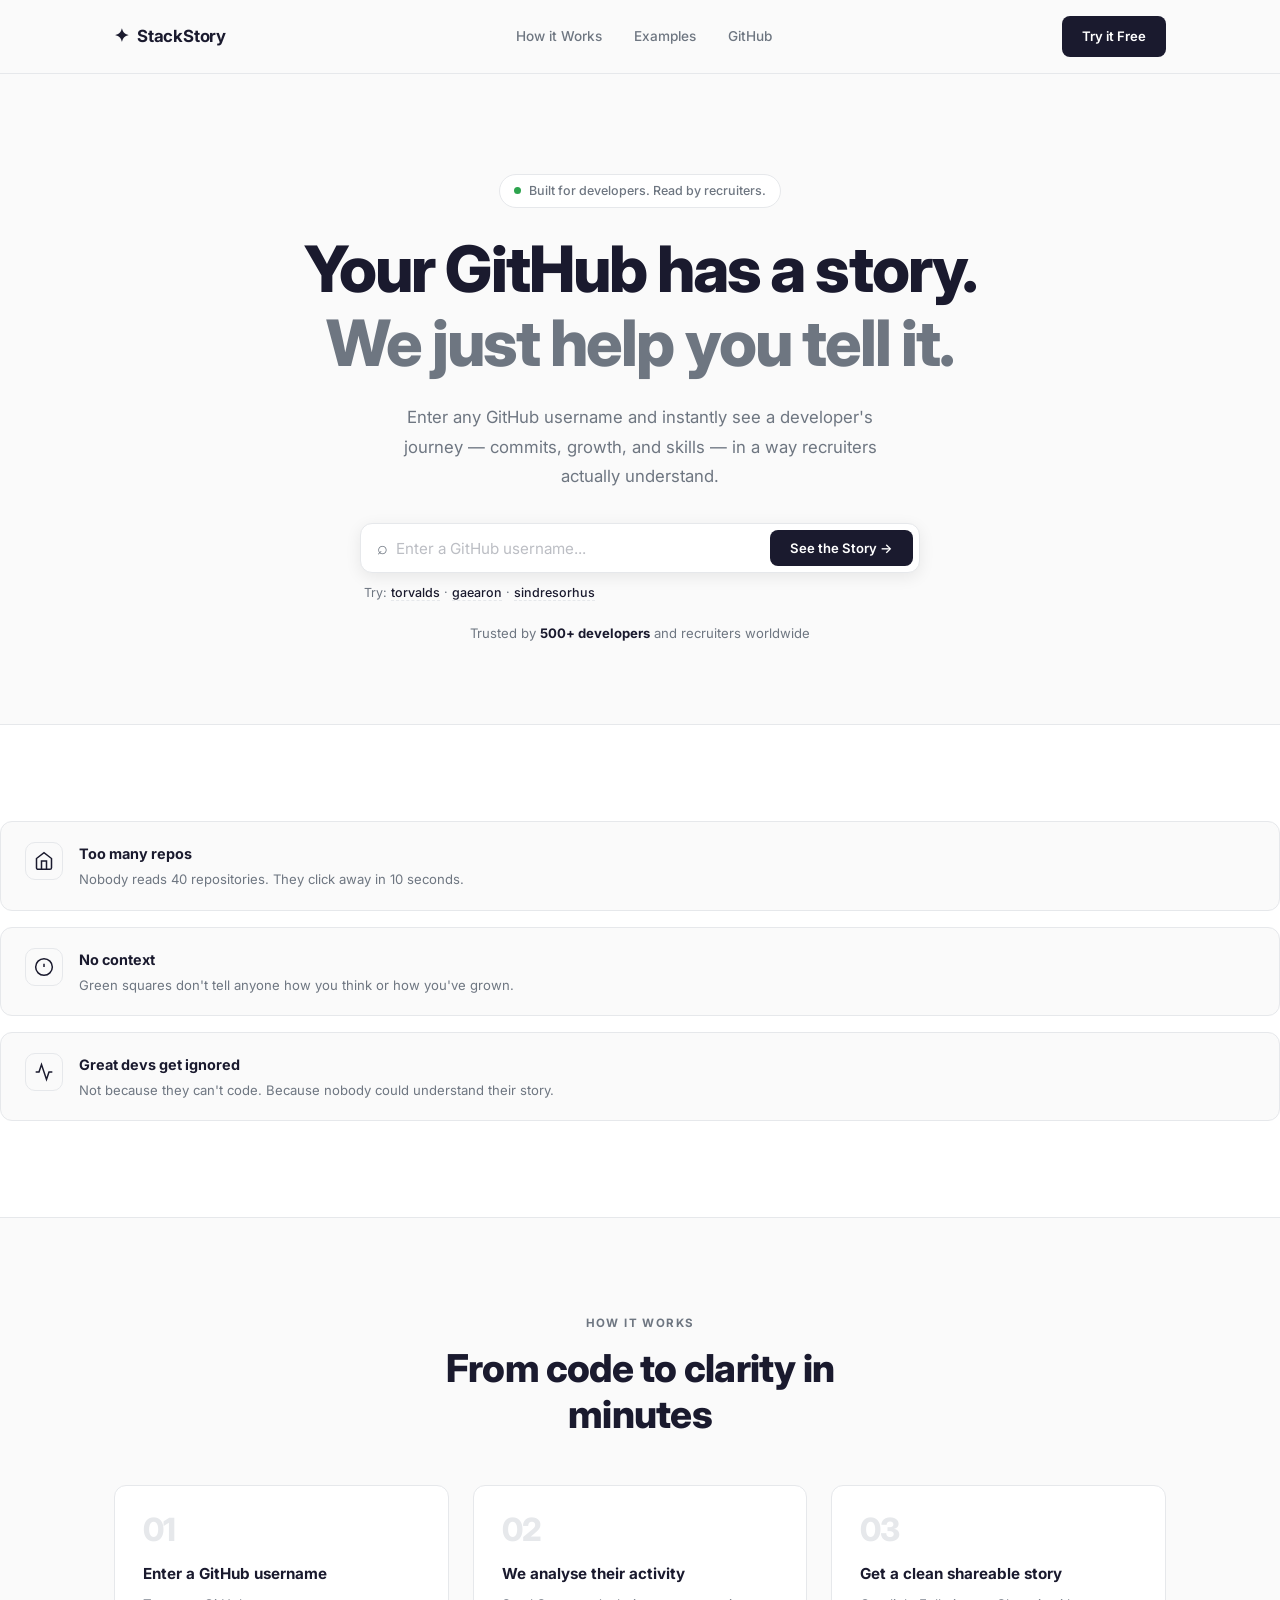
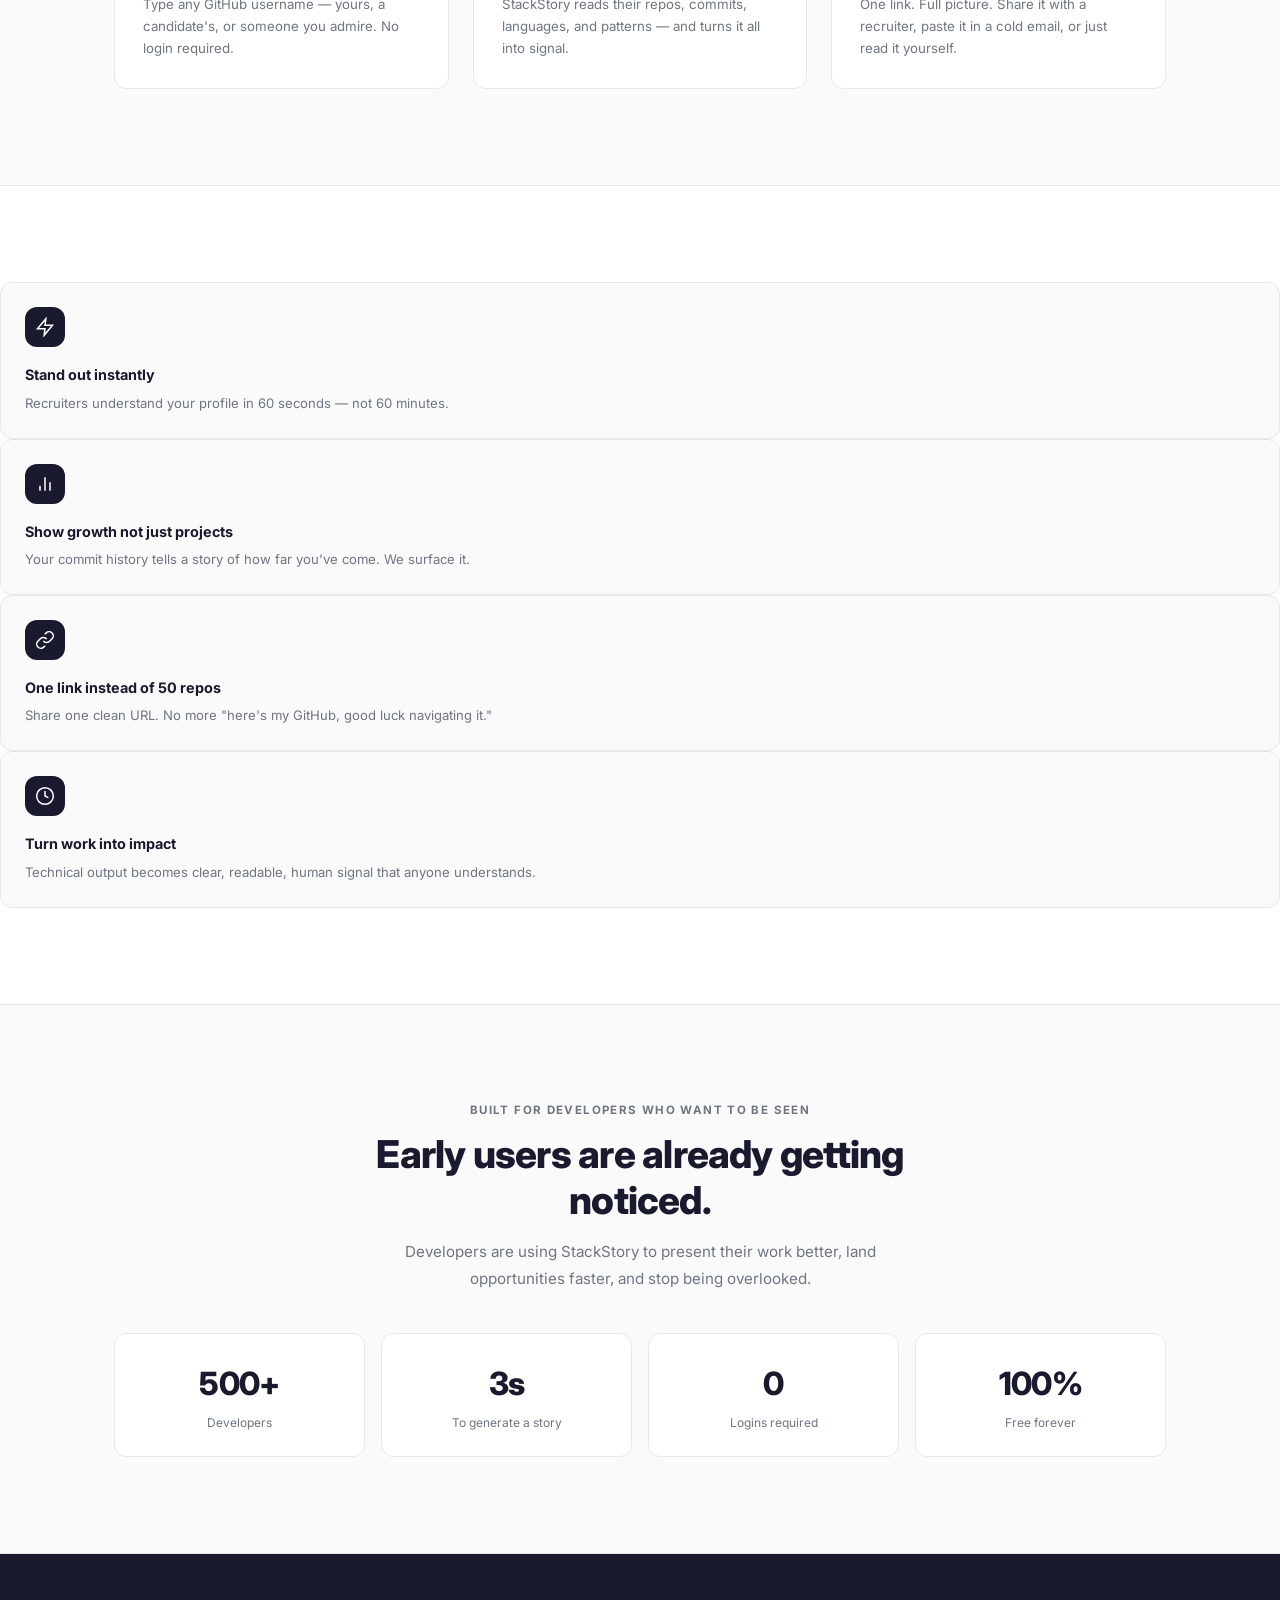
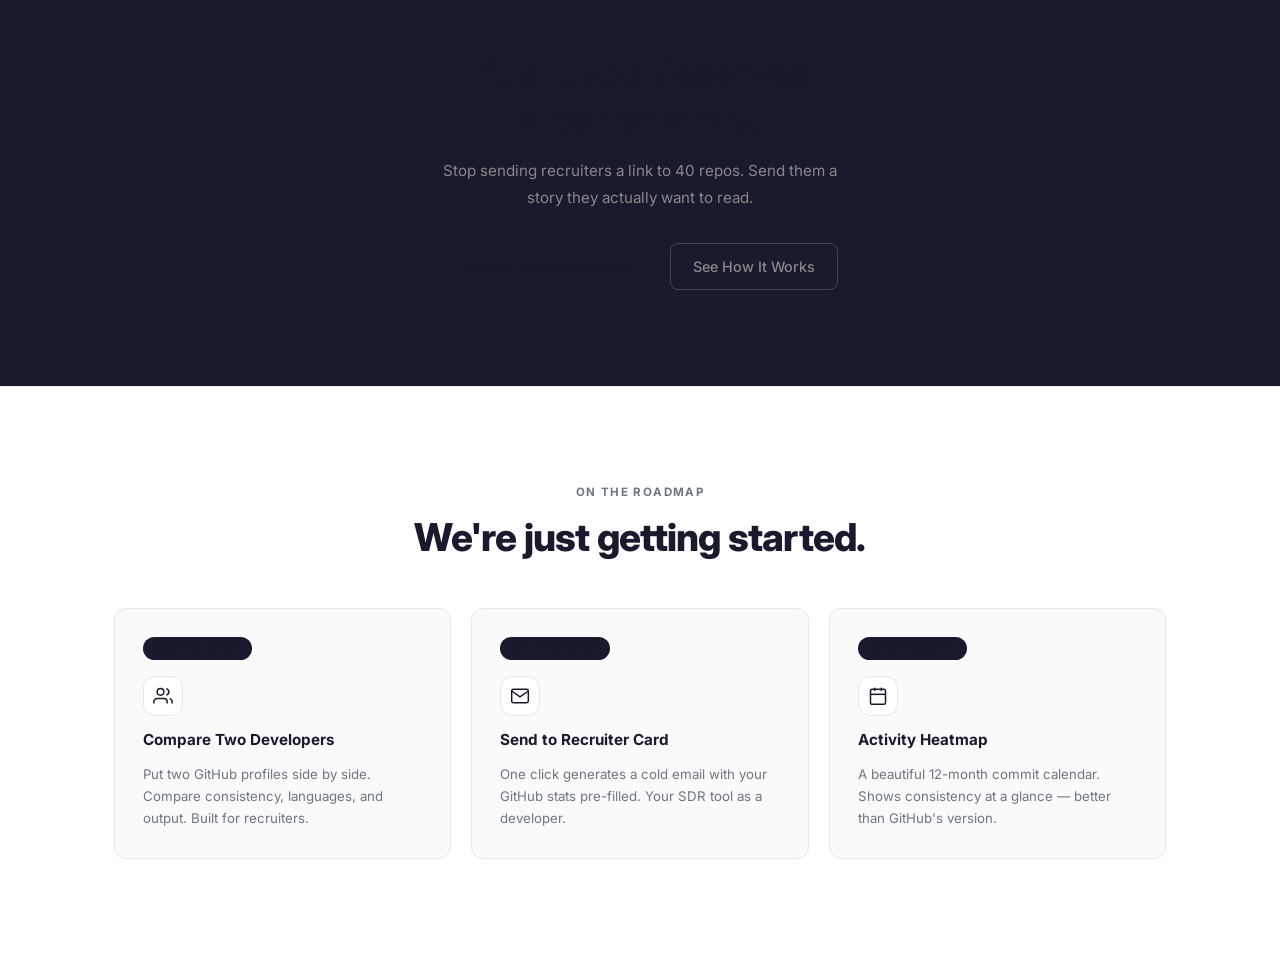
==== index.html @ b8ddcecb "Add files via upload" ====
<!--landing page-->

<!DOCTYPE html>
<html lang="en">
<head>
    <meta charset="UTF-8">
    <meta name="viewport" content="width=device-width, initial-scale=1.0">
    <title>StackStory — Your GitHub Has a Story</title>
    <link rel="stylesheet" href="main.css">
    <link rel="stylesheet" href="landing.css">
</head>
<body>

    <!-- ================================
         NAVBAR
    ================================ -->
    <header class="navbar">
        <div class="container navbar-inner">

            <!-- Logo -->
            <a href="index.html" class="navbar-logo">
                <span class="logo-icon">✦</span>
                StackStory
            </a>

            <!-- Desktop Nav -->
            <nav class="navbar-links">
                <a href="#how-it-works">How it Works</a>
                <a href="#examples">Examples</a>
                <a href="https://github.com" target="_blank">GitHub</a>
            </nav>

            <!-- CTA -->
            <a href="#hero-search" class="btn-primary navbar-cta">Try it Free</a>

            <!-- Mobile Burger -->
            <button class="burger" id="burger" aria-label="Menu">
                <span></span>
                <span></span>
                <span></span>
            </button>

        </div>

        <!-- Mobile Menu -->
        <div class="mobile-menu" id="mobileMenu">
            <a href="#how-it-works" onclick="closeMobileMenu()">How it Works</a>
            <a href="#examples" onclick="closeMobileMenu()">Examples</a>
            <a href="https://github.com" target="_blank">GitHub</a>
            <a href="#hero-search" class="btn-primary" onclick="closeMobileMenu()">Try it Free</a>
        </div>
    </header>

    <!-- ================================
         HERO
    ================================ -->
    <section class="hero" id="hero">
        <div class="container hero-inner">

            <!-- Badge -->
            <div class="hero-badge">
                <span class="badge-dot"></span>
                Built for developers. Read by recruiters.
            </div>

            <!-- Headline -->
            <h1 class="hero-title">
                Your GitHub has a story.<br/>
                <span class="hero-title-accent">We just help you tell it.</span>
            </h1>

            <!-- Subtext -->
            <p class="hero-sub">
                Enter any GitHub username and instantly see a developer's
                journey — commits, growth, and skills — in a way
                recruiters actually understand.
            </p>

            <!-- Search Bar -->
            <div class="hero-search" id="hero-search">
                <div class="search-bar">
                    <span class="search-icon">⌕</span>
                    <input
                        type="text"
                        id="usernameInput"
                        placeholder="Enter a GitHub username..."
                        autocomplete="off"
                        spellcheck="false"
                    />
                    <button class="btn-primary search-btn" onclick="handleSearch()">
                        See the Story →
                    </button>
                </div>
                <p class="search-hint">Try: <span onclick="fillExample('torvalds')">torvalds</span> · <span onclick="fillExample('gaearon')">gaearon</span> · <span onclick="fillExample('sindresorhus')">sindresorhus</span></p>
            </div>

            <!-- Social proof -->
            <p class="hero-proof">
                Trusted by <strong>500+ developers</strong> and recruiters worldwide
            </p>

        </div>
    </section>

    <!-- ================================
         PROBLEM SECTION
    ================================ -->
    <section class="problem-section" id="problem">
        <div class="problem-cards">
    <div class="problem-card">
        <div class="problem-card-icon">
            <svg width="20" height="20" viewBox="0 0 24 24" fill="none" stroke="currentColor" stroke-width="1.8">
                <path d="M3 9l9-7 9 7v11a2 2 0 01-2 2H5a2 2 0 01-2-2z"/>
                <polyline points="9 22 9 12 15 12 15 22"/>
            </svg>
        </div>
        <div>
            <h3>Too many repos</h3>
            <p>Nobody reads 40 repositories. They click away in 10 seconds.</p>
        </div>
    </div>
    <div class="problem-card">
        <div class="problem-card-icon">
            <svg width="20" height="20" viewBox="0 0 24 24" fill="none" stroke="currentColor" stroke-width="1.8">
                <circle cx="12" cy="12" r="10"/>
                <line x1="12" y1="8" x2="12" y2="12"/>
                <line x1="12" y1="16" x2="12.01" y2="16"/>
            </svg>
        </div>
        <div>
            <h3>No context</h3>
            <p>Green squares don't tell anyone how you think or how you've grown.</p>
        </div>
    </div>
    <div class="problem-card">
        <div class="problem-card-icon">
            <svg width="20" height="20" viewBox="0 0 24 24" fill="none" stroke="currentColor" stroke-width="1.8">
                <polyline points="22 12 18 12 15 21 9 3 6 12 2 12"/>
            </svg>
        </div>
        <div>
            <h3>Great devs get ignored</h3>
            <p>Not because they can't code. Because nobody could understand their story.</p>
        </div>
    </div>
</div>
    </section>

    <!-- ================================
         HOW IT WORKS
    ================================ -->
    <section class="how-section" id="how-it-works">
        <div class="container">
            <p class="section-label" style="text-align:center;">How It Works</p>
            <h2 class="section-heading" style="text-align:center;max-width:500px;margin:0 auto 3rem;">
                From code to clarity in minutes
            </h2>
            <div class="steps-grid">
                <div class="step-card">
                    <div class="step-number">01</div>
                    <h3 class="step-title">Enter a GitHub username</h3>
                    <p class="step-desc">
                        Type any GitHub username — yours, a candidate's,
                        or someone you admire. No login required.
                    </p>
                </div>
                <div class="step-card">
                    <div class="step-number">02</div>
                    <h3 class="step-title">We analyse their activity</h3>
                    <p class="step-desc">
                        StackStory reads their repos, commits, languages,
                        and patterns — and turns it all into signal.
                    </p>
                </div>
                <div class="step-card">
                    <div class="step-number">03</div>
                    <h3 class="step-title">Get a clean shareable story</h3>
                    <p class="step-desc">
                        One link. Full picture. Share it with a recruiter,
                        paste it in a cold email, or just read it yourself.
                    </p>
                </div>
            </div>
        </div>
    </section>

    <!-- ================================
         VALUE SECTION
    ================================ -->
    <section class="value-section" id="value">
        <div class="value-grid">
    <div class="value-card">
        <div class="value-icon-wrap">
            <svg width="20" height="20" viewBox="0 0 24 24" fill="none" stroke="currentColor" stroke-width="1.8">
                <polygon points="13 2 3 14 12 14 11 22 21 10 12 10 13 2"/>
            </svg>
        </div>
        <h3>Stand out instantly</h3>
        <p>Recruiters understand your profile in 60 seconds — not 60 minutes.</p>
    </div>
    <div class="value-card">
        <div class="value-icon-wrap">
            <svg width="20" height="20" viewBox="0 0 24 24" fill="none" stroke="currentColor" stroke-width="1.8">
                <line x1="18" y1="20" x2="18" y2="10"/>
                <line x1="12" y1="20" x2="12" y2="4"/>
                <line x1="6" y1="20" x2="6" y2="14"/>
            </svg>
        </div>
        <h3>Show growth not just projects</h3>
        <p>Your commit history tells a story of how far you've come. We surface it.</p>
    </div>
    <div class="value-card">
        <div class="value-icon-wrap">
            <svg width="20" height="20" viewBox="0 0 24 24" fill="none" stroke="currentColor" stroke-width="1.8">
                <path d="M10 13a5 5 0 007.54.54l3-3a5 5 0 00-7.07-7.07l-1.72 1.71"/>
                <path d="M14 11a5 5 0 00-7.54-.54l-3 3a5 5 0 007.07 7.07l1.71-1.71"/>
            </svg>
        </div>
        <h3>One link instead of 50 repos</h3>
        <p>Share one clean URL. No more "here's my GitHub, good luck navigating it."</p>
    </div>
    <div class="value-card">
        <div class="value-icon-wrap">
            <svg width="20" height="20" viewBox="0 0 24 24" fill="none" stroke="currentColor" stroke-width="1.8">
                <circle cx="12" cy="12" r="10"/>
                <polyline points="12 6 12 12 16 14"/>
            </svg>
        </div>
        <h3>Turn work into impact</h3>
        <p>Technical output becomes clear, readable, human signal that anyone understands.</p>
    </div>
</div>
    </section>

    <!-- ================================
         SOCIAL PROOF
    ================================ -->
    <section class="proof-section">
        <div class="container proof-inner">
            <p class="section-label" style="text-align:center;">Built for developers who want to be seen</p>
            <h2 class="section-heading" style="text-align:center;max-width:540px;margin:0 auto 1rem;">
                Early users are already getting noticed.
            </h2>
            <p class="section-body" style="text-align:center;max-width:480px;margin:0 auto 2.5rem;">
                Developers are using StackStory to present their work better,
                land opportunities faster, and stop being overlooked.
            </p>
            <div class="proof-stats">
                <div class="proof-stat">
                    <p class="proof-stat-value">500+</p>
                    <p class="proof-stat-label">Developers</p>
                </div>
                <div class="proof-stat">
                    <p class="proof-stat-value">3s</p>
                    <p class="proof-stat-label">To generate a story</p>
                </div>
                <div class="proof-stat">
                    <p class="proof-stat-value">0</p>
                    <p class="proof-stat-label">Logins required</p>
                </div>
                <div class="proof-stat">
                    <p class="proof-stat-value">100%</p>
                    <p class="proof-stat-label">Free forever</p>
                </div>
            </div>
        </div>
    </section>

    <!-- ================================
         BOTTOM CTA
    ================================ -->
    <section class="cta-section">
        <div class="container cta-inner">
            <h2 class="section-heading" style="text-align:center;">
                Your code deserves<br/>a better story.
            </h2>
            <p class="section-body" style="text-align:center;max-width:420px;margin:0 auto 2rem;">
                Stop sending recruiters a link to 40 repos.
                Send them a story they actually want to read.
            </p>
            <div style="display:flex;gap:1rem;justify-content:center;flex-wrap:wrap;">
                <a href="#hero-search" class="btn-primary">
                    Create Your StackStory
                </a>
                <a href="#how-it-works" class="btn-ghost">
                    See How It Works
                </a>
            </div>
        </div>
    </section>

    <!-- ================================
     WHAT'S NEXT
================================ -->
<section class="next-section">
    <div class="container">
        <p class="section-label" style="text-align:center;">On The Roadmap</p>
        <h2 class="section-heading" style="text-align:center;max-width:500px;margin:0 auto 3rem;">
            We're just getting started.
        </h2>
        <div class="next-grid">
            <div class="next-card">
                <div class="next-badge">Coming Soon</div>
                <div class="next-icon">
                    <svg width="20" height="20" viewBox="0 0 24 24" fill="none" stroke="currentColor" stroke-width="1.8">
                        <path d="M17 21v-2a4 4 0 00-4-4H5a4 4 0 00-4 4v2"/>
                        <circle cx="9" cy="7" r="4"/>
                        <path d="M23 21v-2a4 4 0 00-3-3.87"/>
                        <path d="M16 3.13a4 4 0 010 7.75"/>
                    </svg>
                </div>
                <h3>Compare Two Developers</h3>
                <p>Put two GitHub profiles side by side. Compare consistency, languages, and output. Built for recruiters.</p>
            </div>
            <div class="next-card">
                <div class="next-badge">Coming Soon</div>
                <div class="next-icon">
                    <svg width="20" height="20" viewBox="0 0 24 24" fill="none" stroke="currentColor" stroke-width="1.8">
                        <path d="M4 4h16c1.1 0 2 .9 2 2v12c0 1.1-.9 2-2 2H4c-1.1 0-2-.9-2-2V6c0-1.1.9-2 2-2z"/>
                        <polyline points="22,6 12,13 2,6"/>
                    </svg>
                </div>
                <h3>Send to Recruiter Card</h3>
                <p>One click generates a cold email with your GitHub stats pre-filled. Your SDR tool as a developer.</p>
            </div>
            <div class="next-card">
                <div class="next-badge">Coming Soon</div>
                <div class="next-icon">
                    <svg width="20" height="20" viewBox="0 0 24 24" fill="none" stroke="currentColor" stroke-width="1.8">
                        <rect x="3" y="4" width="18" height="18" rx="2" ry="2"/>
                        <line x1="16" y1="2" x2="16" y2="6"/>
                        <line x1="8" y1="2" x2="8" y2="6"/>
                        <line x1="3" y1="10" x2="21" y2="10"/>
                    </svg>
                </div>
                <h3>Activity Heatmap</h3>
                <p>A beautiful 12-month commit calendar. Shows consistency at a glance — better than GitHub's version.</p>
            </div>
        </div>
    </div>
</section>

    <script src="utilis.js"></script>
    <script src="landing.js"></script>
    <script src="api.js"></script>
</body>
</html>
---- main.css ----
/* ================================
   STACKSTORY — DESIGN SYSTEM
   main.css
================================ */

@import url('https://fonts.googleapis.com/css2?family=Inter:wght@300;400;500;600;700;800&display=swap');

:root {
  /* Colors */
  --bg: #FAFAFA;
  --surface: #FFFFFF;
  --border: #E6E8EB;
  --accent: #1A1A2E;
  --accent-hover: #000000;
  --text: #1A1A2E;
  --muted: #6E7681;
  --green: #2DA44E;
  --red: #CF222E;

  /* Typography */
  --font: 'Inter', sans-serif;

  /* Spacing */
  --max-width: 1100px;
  --radius: 12px;
  --radius-sm: 8px;

  /* Shadows */
  --shadow-sm: 0 1px 3px rgba(0,0,0,0.08);
  --shadow-md: 0 4px 16px rgba(0,0,0,0.08);
}

* { margin: 0; padding: 0; box-sizing: border-box; }
html { scroll-behavior: smooth; }

body {
  background: var(--bg);
  color: var(--text);
  font-family: var(--font);
  line-height: 1.6;
  -webkit-font-smoothing: antialiased;
}

a { text-decoration: none; color: inherit; }
img { display: block; max-width: 100%; }

/* ---- UTILITY ---- */
.container {
  max-width: var(--max-width);
  margin: 0 auto;
  padding: 0 24px;
}

.btn-primary {
  display: inline-flex;
  align-items: center;
  gap: 8px;
  padding: 12px 24px;
  background: var(--accent);
  color: white;
  font-family: var(--font);
  font-size: .9rem;
  font-weight: 600;
  border-radius: var(--radius-sm);
  border: none;
  cursor: pointer;
  transition: background .2s, transform .15s;
}
.btn-primary:hover {
  background: var(--accent-hover);
  transform: translateY(-1px);
}

.btn-ghost {
  display: inline-flex;
  align-items: center;
  gap: 8px;
  padding: 11px 22px;
  background: transparent;
  color: var(--text);
  font-family: var(--font);
  font-size: .9rem;
  font-weight: 500;
  border-radius: var(--radius-sm);
  border: 1px solid var(--border);
  cursor: pointer;
  transition: border-color .2s, background .2s;
}
.btn-ghost:hover {
  border-color: var(--muted);
  background: var(--surface);
}
---- landing.css ----
/*hero, how it works, preview*/

/* ================================
   STACKSTORY — LANDING PAGE
   landing.css
================================ */

/* ---- NAVBAR ---- */
.navbar {
    position: sticky;
    top: 0;
    z-index: 100;
    background: rgba(250,250,250,0.92);
    backdrop-filter: blur(12px);
    border-bottom: 1px solid var(--border);
}

.navbar-inner {
    display: flex;
    align-items: center;
    justify-content: space-between;
    padding-top: 16px;
    padding-bottom: 16px;
}

.navbar-logo {
    display: flex;
    align-items: center;
    gap: 8px;
    font-size: 1.05rem;
    font-weight: 700;
    color: var(--text);
    letter-spacing: -.01em;
}

.logo-icon {
    font-size: 1.1rem;
    color: var(--text);
}

.navbar-links {
    display: flex;
    align-items: center;
    gap: 2rem;
}

.navbar-links a {
    font-size: .85rem;
    font-weight: 500;
    color: var(--muted);
    transition: color .2s;
}

.navbar-links a:hover { color: var(--text); }

.navbar-cta { font-size: .82rem; padding: 10px 20px; }

/* Mobile burger */
.burger {
    display: none;
    flex-direction: column;
    gap: 5px;
    background: none;
    border: none;
    cursor: pointer;
    padding: 4px;
}
.burger span {
    display: block;
    width: 22px;
    height: 1.5px;
    background: var(--text);
    border-radius: 2px;
    transition: all .3s;
}
.burger span:last-child { width: 14px; }

/* Mobile menu */
.mobile-menu {
    display: none;
    flex-direction: column;
    gap: 1.25rem;
    padding: 1.5rem 24px;
    border-top: 1px solid var(--border);
    background: var(--surface);
}
.mobile-menu.open { display: flex; }
.mobile-menu a {
    font-size: 1rem;
    font-weight: 500;
    color: var(--muted);
}
.mobile-menu .btn-primary {
    width: fit-content;
    margin-top: .5rem;
}

@media (max-width: 768px) {
    .navbar-links, .navbar-cta { display: none; }
    .burger { display: flex; }
}

/* ---- HERO ---- */
.hero {
    padding: 100px 0 80px;
    text-align: center;
}

.hero-inner {
    display: flex;
    flex-direction: column;
    align-items: center;
    gap: 1.5rem;
}

/* Badge */
.hero-badge {
    display: inline-flex;
    align-items: center;
    gap: 8px;
    padding: 6px 14px;
    background: var(--surface);
    border: 1px solid var(--border);
    border-radius: 99px;
    font-size: .78rem;
    font-weight: 500;
    color: var(--muted);
}

.badge-dot {
    width: 7px;
    height: 7px;
    background: var(--green);
    border-radius: 50%;
    animation: pulse 2s infinite;
}

@keyframes pulse {
    0%, 100% { opacity: 1; }
    50% { opacity: .4; }
}

/* Headline */
.hero-title {
    font-size: clamp(2.4rem, 6vw, 4rem);
    font-weight: 800;
    line-height: 1.15;
    letter-spacing: -.03em;
    color: var(--text);
    max-width: 700px;
}

.hero-title-accent {
    color: var(--muted);
}

/* Subtext */
.hero-sub {
    font-size: clamp(.95rem, 2vw, 1.05rem);
    color: var(--muted);
    max-width: 480px;
    line-height: 1.75;
}

/* Search bar */
.hero-search {
    width: 100%;
    max-width: 560px;
    margin-top: .5rem;
}

.search-bar {
    display: flex;
    align-items: center;
    gap: 0;
    background: var(--surface);
    border: 1.5px solid var(--border);
    border-radius: var(--radius);
    padding: 6px 6px 6px 16px;
    box-shadow: var(--shadow-md);
    transition: border-color .2s;
}

.search-bar:focus-within {
    border-color: var(--text);
}

.search-icon {
    font-size: 1.1rem;
    color: var(--muted);
    margin-right: 8px;
    flex-shrink: 0;
}

.search-bar input {
    flex: 1;
    border: none;
    outline: none;
    background: transparent;
    font-family: var(--font);
    font-size: .95rem;
    color: var(--text);
}

.search-bar input::placeholder { color: #BCBEC4; }

.search-btn {
    flex-shrink: 0;
    padding: 10px 20px;
    font-size: .82rem;
    border-radius: 8px;
}

/* Search hints */
.search-hint {
    margin-top: 10px;
    font-size: .78rem;
    color: var(--muted);
    text-align: left;
    padding-left: 4px;
}

.search-hint span {
    color: var(--text);
    font-weight: 500;
    cursor: pointer;
    border-bottom: 1px dashed var(--border);
    transition: border-color .2s;
}

.search-hint span:hover { border-color: var(--text); }

/* Social proof */
.hero-proof {
    font-size: .82rem;
    color: var(--muted);
    margin-top: -.25rem;
}

.hero-proof strong { color: var(--text); }

/* ---- RESPONSIVE ---- */
@media (max-width: 600px) {
    .hero { padding: 70px 0 60px; }

    .search-bar {
        flex-direction: column;
        padding: 12px;
        gap: 10px;
    }

    .search-btn { width: 100%; justify-content: center; }
    .search-hint { text-align: center; }
}

/* ================================
   LANDING PAGE — SECTIONS
================================ */

/* ---- SHARED ---- */
.section-label {
    font-size: .72rem;
    font-weight: 700;
    color: var(--muted);
    text-transform: uppercase;
    letter-spacing: .12em;
    margin-bottom: .75rem;
}

.section-heading {
    font-size: clamp(1.6rem, 4vw, 2.4rem);
    font-weight: 800;
    color: var(--text);
    letter-spacing: -.02em;
    line-height: 1.2;
    margin-bottom: 1rem;
}

.section-body {
    font-size: .95rem;
    color: var(--muted);
    line-height: 1.75;
}

/* ---- PROBLEM ---- */
.problem-section {
    padding: 6rem 0;
    background: var(--surface);
    border-top: 1px solid var(--border);
}

.problem-inner {
    display: grid;
    grid-template-columns: 1fr 1fr;
    gap: 4rem;
    align-items: start;
}

.problem-cards {
    display: flex;
    flex-direction: column;
    gap: 1rem;
}

.problem-card {
    background: var(--bg);
    border: 1px solid var(--border);
    border-radius: var(--radius);
    padding: 1.25rem 1.5rem;
    display: flex;
    align-items: flex-start;
    gap: 1rem;
}

.problem-card-icon {
    width: 38px;
    height: 38px;
    background: var(--bg);
    border: 1px solid var(--border);
    border-radius: 10px;
    display: flex;
    align-items: center;
    justify-content: center;
    flex-shrink: 0;
    color: var(--text);
}

.problem-card h3 {
    font-size: .9rem;
    font-weight: 700;
    color: var(--text);
    margin-bottom: .25rem;
}

.problem-card p {
    font-size: .82rem;
    color: var(--muted);
    line-height: 1.55;
}

/* ---- HOW IT WORKS ---- */
.how-section {
    padding: 6rem 0;
    background: var(--bg);
    border-top: 1px solid var(--border);
}

.steps-grid {
    display: grid;
    grid-template-columns: repeat(3, 1fr);
    gap: 1.5rem;
}

.step-card {
    background: var(--surface);
    border: 1px solid var(--border);
    border-radius: var(--radius);
    padding: 1.75rem;
}

.step-number {
    font-size: 2rem;
    font-weight: 800;
    color: var(--border);
    letter-spacing: -.03em;
    margin-bottom: 1rem;
    line-height: 1;
}

.step-title {
    font-size: .95rem;
    font-weight: 700;
    color: var(--text);
    margin-bottom: .5rem;
}

.step-desc {
    font-size: .83rem;
    color: var(--muted);
    line-height: 1.65;
}

/* ---- VALUE ---- */
.value-section {
    padding: 6rem 0;
    background: var(--surface);
    border-top: 1px solid var(--border);
    text-align: center;
}

.value-card {
    background: var(--bg);
    border: 1px solid var(--border);
    border-radius: var(--radius);
    padding: 1.5rem;
    text-align: left;
}
.value-card {
    background: var(--bg);
    border: 1px solid var(--border);
    border-radius: var(--radius);
    padding: 1.5rem;
}

.value-icon-wrap {
    width: 40px;
    height: 40px;
    background: var(--text);
    border-radius: 12px;
    display: flex;
    align-items: center;
    justify-content: center;
    margin-bottom: 1rem;
    color: #ffffff;
    flex-shrink: 0;
}

.value-icon-wrap svg {
    stroke: #ffffff;
    width: 20px;
    height: 20px;
}

.value-card h3 {
    font-size: .9rem;
    font-weight: 700;
    color: var(--text);
    margin-bottom: .4rem;
}

.value-card p {
    font-size: .82rem;
    color: var(--muted);
    line-height: 1.6;
}

/* ---- SOCIAL PROOF ---- */
.proof-section {
    padding: 6rem 0;
    background: var(--bg);
    border-top: 1px solid var(--border);
}

.proof-stats {
    display: grid;
    grid-template-columns: repeat(4, 1fr);
    gap: 1rem;
    margin-top: 1rem;
}

.proof-stat {
    background: var(--surface);
    border: 1px solid var(--border);
    border-radius: var(--radius);
    padding: 1.5rem;
    text-align: center;
}

.proof-stat-value {
    font-size: 2rem;
    font-weight: 800;
    color: var(--text);
    letter-spacing: -.02em;
}

.proof-stat-label {
    font-size: .75rem;
    color: var(--muted);
    margin-top: .25rem;
}

/* ---- BOTTOM CTA ---- */
.cta-section {
    padding: 6rem 0;
    background: var(--text);
    border-top: 1px solid var(--border);
}

.cta-section .section-heading { color: var(--white); }
.cta-section .section-body { color: #888; }

.cta-section .btn-primary {
    background: var(--white);
    color: var(--text);
}

.cta-section .btn-primary:hover { background: #e2e2e2; }

.cta-section .btn-ghost {
    border-color: #444;
    color: #888;
}

.cta-section .btn-ghost:hover {
    border-color: #888;
    color: var(--white);
}

/* ---- RESPONSIVE ---- */
@media (max-width: 768px) {
    .problem-inner { grid-template-columns: 1fr; gap: 2rem; }
    .steps-grid { grid-template-columns: 1fr; }
    .proof-stats { grid-template-columns: repeat(2, 1fr); }
}

@media (max-width: 480px) {
    .proof-stats { grid-template-columns: repeat(2, 1fr); }
    .value-grid { grid-template-columns: 1fr; }
}

/* ---- WHAT'S NEXT ---- */
.next-section {
    padding: 6rem 0;
    background: var(--surface);
    border-top: 1px solid var(--border);
}

.next-grid {
    display: grid;
    grid-template-columns: repeat(3, 1fr);
    gap: 1.25rem;
}

.next-card {
    background: var(--bg);
    border: 1px solid var(--border);
    border-radius: var(--radius);
    padding: 1.75rem;
    position: relative;
    display: flex;
    flex-direction: column;
    gap: .75rem;
    transition: box-shadow .2s, transform .2s;
}

.next-card:hover {
    box-shadow: var(--shadow-md);
    transform: translateY(-2px);
}

.next-badge {
    display: inline-flex;
    align-items: center;
    width: fit-content;
    padding: 3px 10px;
    background: var(--text);
    color: var(--white);
    font-size: .65rem;
    font-weight: 700;
    letter-spacing: .1em;
    text-transform: uppercase;
    border-radius: 99px;
}

.next-icon {
    width: 40px;
    height: 40px;
    background: var(--surface);
    border: 1px solid var(--border);
    border-radius: 12px;
    display: flex;
    align-items: center;
    justify-content: center;
    color: var(--text);
    margin-top: .25rem;
}
.next-icon svg {
    stroke: var(--text);
    width: 20px;
    height: 20px;
}
.next-card h3 {
    font-size: .95rem;
    font-weight: 700;
    color: var(--text);
}

.next-card p {
    font-size: .83rem;
    color: var(--muted);
    line-height: 1.65;
}

/* ---- FOOTER UPDATE ---- */
.profile-footer,
footer {
    background: var(--text);
    border-top: none;
    padding: 2.5rem 0;
}

.profile-footer p,
footer p {
    color: #666;
    font-size: .8rem;
}

.profile-footer a,
footer a {
    color: #999;
    border-bottom: 1px solid #333;
    transition: color .2s;
}

.profile-footer a:hover,
footer a:hover {
    color: var(--white);
}

/* ---- RESPONSIVE ---- */
@media (max-width: 768px) {
    .next-grid { grid-template-columns: 1fr; }
}
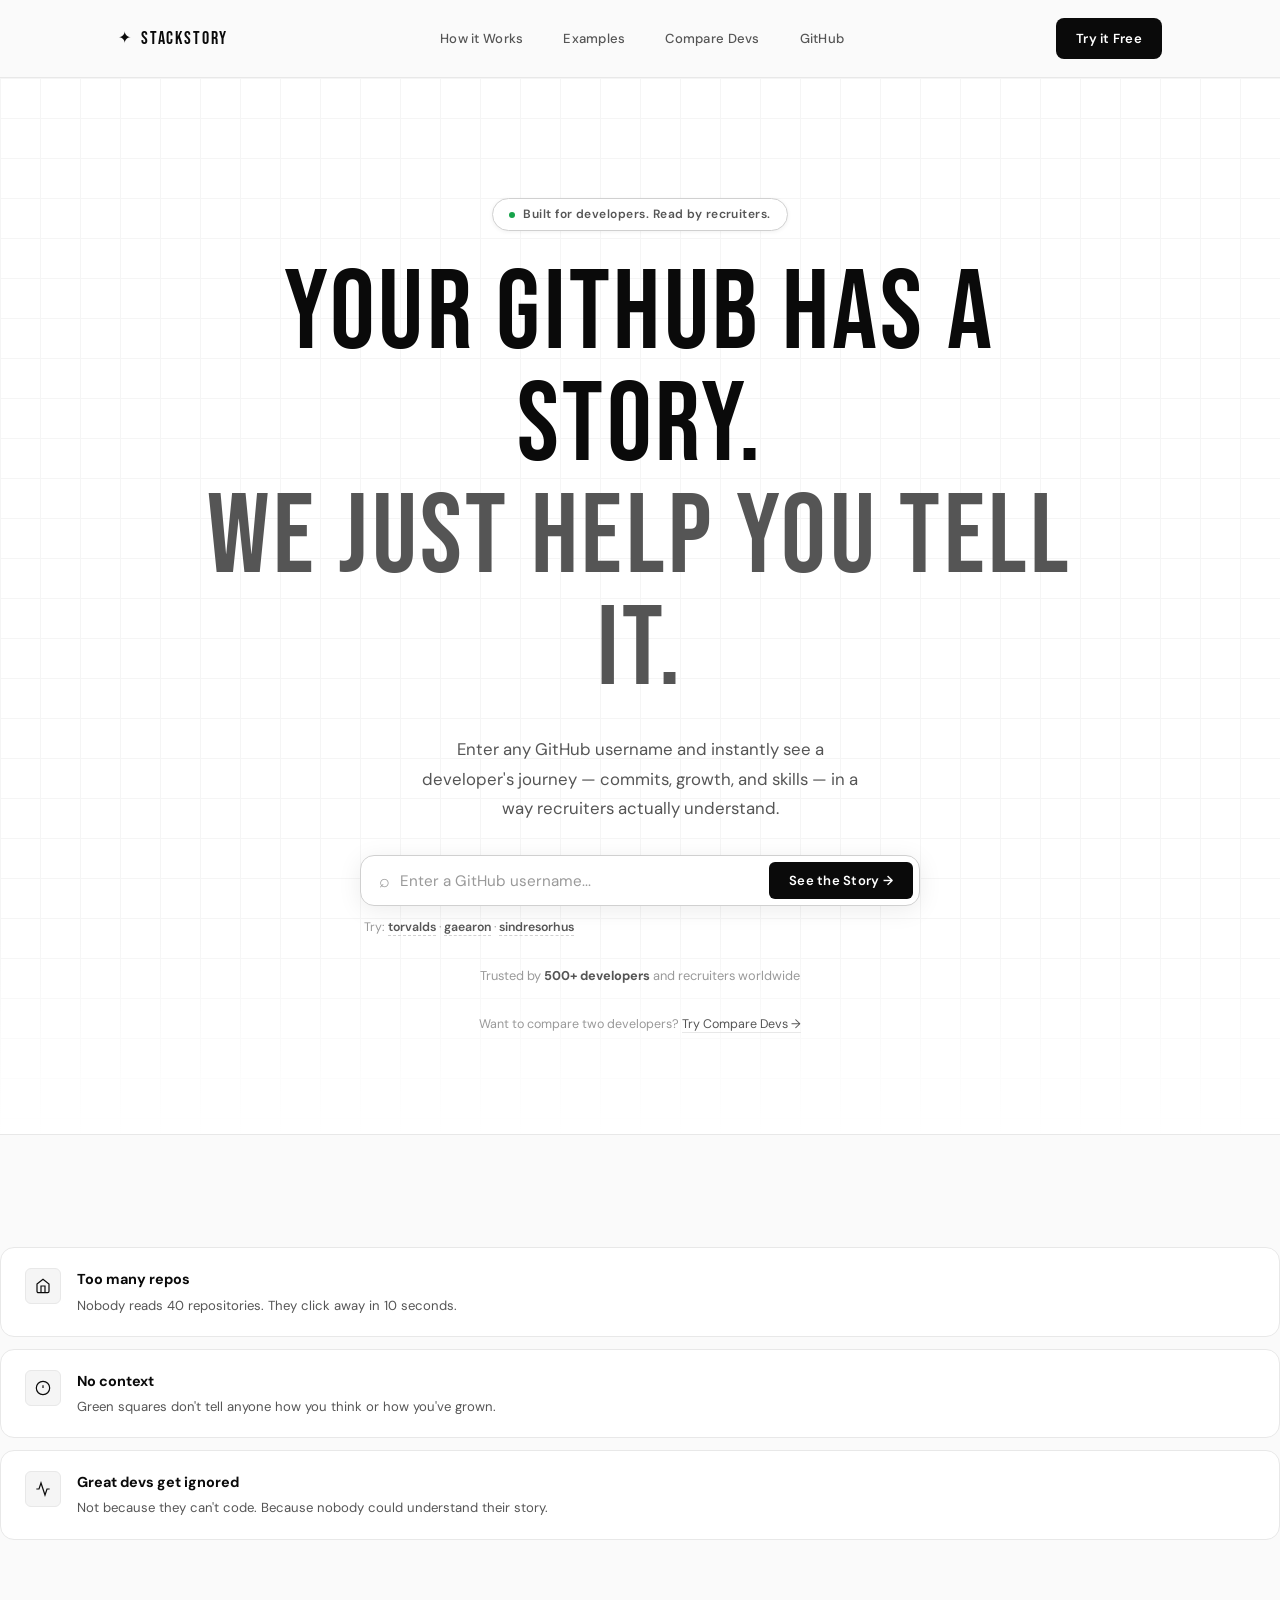
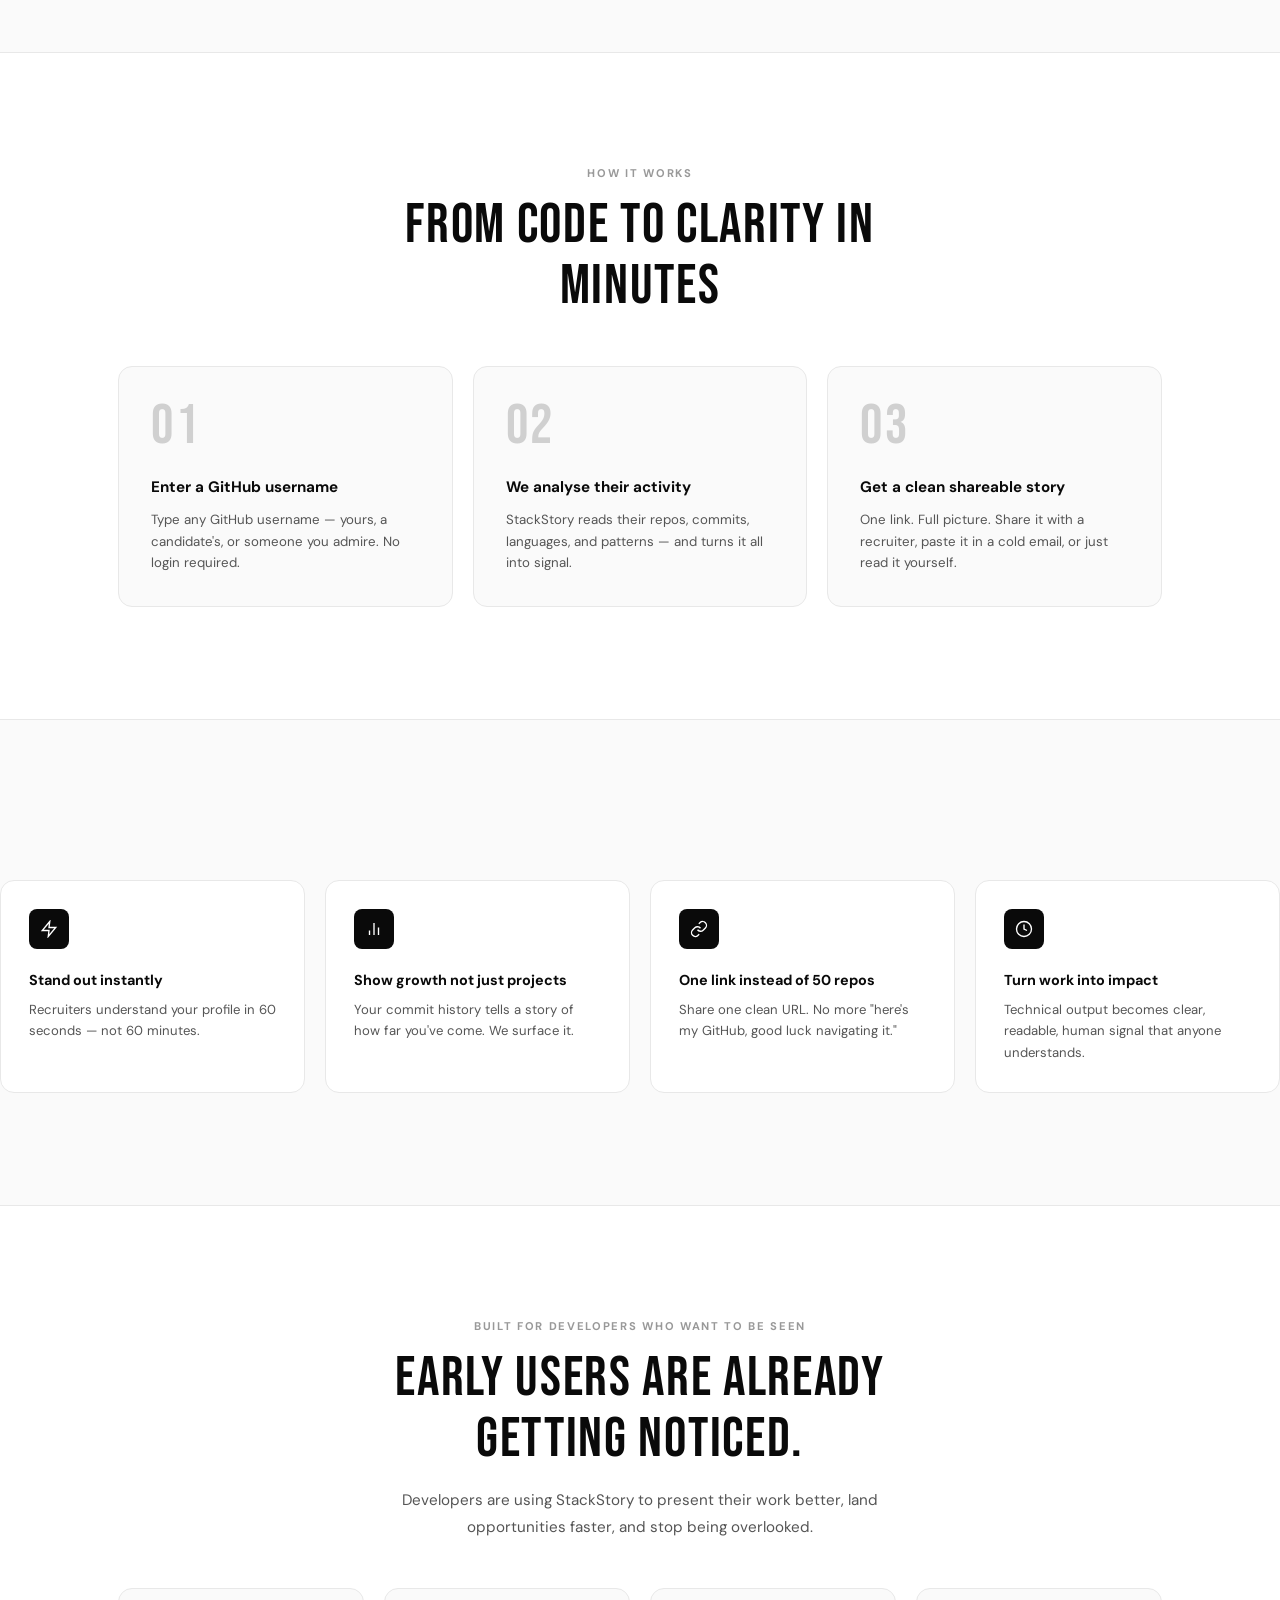
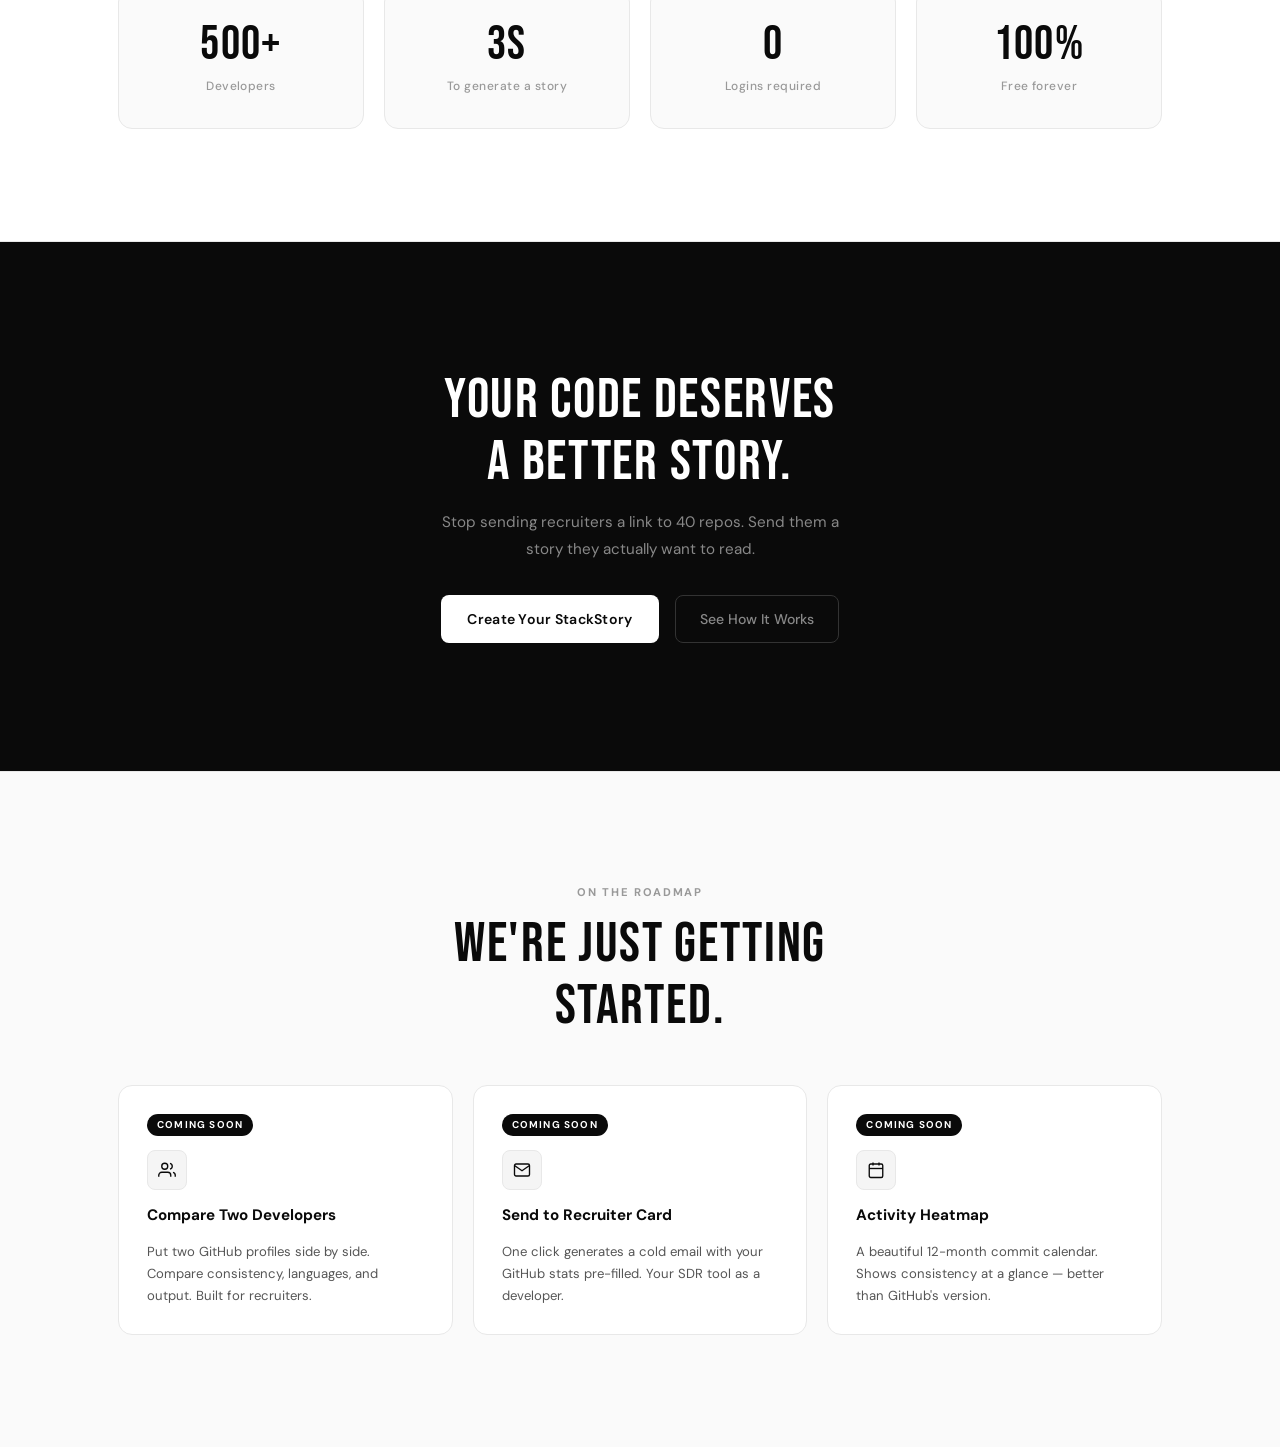
==== commit 7770d0f3: "Update index.html" ====
--- a/index.html
+++ b/index.html
@@ -27,6 +27,7 @@
             <nav class="navbar-links">
                 <a href="#how-it-works">How it Works</a>
                 <a href="#examples">Examples</a>
+                <a href="compare.html">Compare Devs</a>
                 <a href="https://github.com" target="_blank">GitHub</a>
             </nav>
 
@@ -46,6 +47,7 @@
         <div class="mobile-menu" id="mobileMenu">
             <a href="#how-it-works" onclick="closeMobileMenu()">How it Works</a>
             <a href="#examples" onclick="closeMobileMenu()">Examples</a>
+            <a href="compare.html" onclick="closeMobileMenu()">Compare Devs</a>
             <a href="https://github.com" target="_blank">GitHub</a>
             <a href="#hero-search" class="btn-primary" onclick="closeMobileMenu()">Try it Free</a>
         </div>
@@ -98,6 +100,13 @@
             <p class="hero-proof">
                 Trusted by <strong>500+ developers</strong> and recruiters worldwide
             </p>
+            <p style="font-size:.78rem;color:var(--muted);">
+    Want to compare two developers? 
+    <a href="compare.html" style="color:var(--text-secondary);border-bottom:1px solid var(--border);transition:color .2s;" onmouseover="this.style.color='var(--text)'" onmouseout="this.style.color='var(--text-secondary)'">
+        Try Compare Devs →
+    </a>
+</p>
+
 
         </div>
     </section>
@@ -339,9 +348,21 @@
         </div>
     </div>
 </section>
-
+    <script src="config.js"></script>
     <script src="utilis.js"></script>
     <script src="landing.js"></script>
     <script src="api.js"></script>
+
+    <script>
+const obs = new IntersectionObserver(entries => {
+    entries.forEach(e => {
+        if (e.isIntersecting) e.target.classList.add('visible');
+    });
+}, { threshold: 0.08 });
+document.querySelectorAll('.problem-card, .step-card, .value-card, .proof-stat, .next-card').forEach(el => {
+    el.classList.add('reveal');
+    obs.observe(el);
+});
+</script>
 </body>
-</html>+</html>
--- a/main.css
+++ b/main.css
@@ -1,92 +1,104 @@
 /* ================================
-   STACKSTORY — DESIGN SYSTEM
-   main.css
+   STACKSTORY — DESIGN SYSTEM v3
+   main.css — Black & White Premium
 ================================ */
 
-@import url('https://fonts.googleapis.com/css2?family=Inter:wght@300;400;500;600;700;800&display=swap');
+@import url('https://fonts.googleapis.com/css2?family=Bebas+Neue&family=DM+Sans:ital,wght@0,300;0,400;0,500;0,600;1,300&display=swap');
 
 :root {
-  /* Colors */
-  --bg: #FAFAFA;
-  --surface: #FFFFFF;
-  --border: #E6E8EB;
-  --accent: #1A1A2E;
-  --accent-hover: #000000;
-  --text: #1A1A2E;
-  --muted: #6E7681;
-  --green: #2DA44E;
-  --red: #CF222E;
+    --bg: #FAFAFA;
+    --surface: #FFFFFF;
+    --card: #F5F5F5;
+    --border: #E8E8E8;
+    --border-dark: #D0D0D0;
+    --text: #0A0A0A;
+    --text-secondary: #555555;
+    --muted: #999999;
+    --white: #FFFFFF;
+    --black: #0A0A0A;
+    --green: #16A34A;
+    --red: #DC2626;
 
-  /* Typography */
-  --font: 'Inter', sans-serif;
+    --font-display: 'Bebas Neue', sans-serif;
+    --font-body: 'DM Sans', sans-serif;
 
-  /* Spacing */
-  --max-width: 1100px;
-  --radius: 12px;
-  --radius-sm: 8px;
+    --max-width: 1100px;
+    --radius: 14px;
+    --radius-sm: 8px;
+    --radius-xs: 6px;
 
-  /* Shadows */
-  --shadow-sm: 0 1px 3px rgba(0,0,0,0.08);
-  --shadow-md: 0 4px 16px rgba(0,0,0,0.08);
+    --shadow-sm: 0 1px 4px rgba(0,0,0,0.06);
+    --shadow-md: 0 4px 24px rgba(0,0,0,0.08);
+    --shadow-lg: 0 12px 48px rgba(0,0,0,0.1);
 }
 
-* { margin: 0; padding: 0; box-sizing: border-box; }
+*, *::before, *::after {
+    margin: 0; padding: 0;
+    box-sizing: border-box;
+}
+
 html { scroll-behavior: smooth; }
 
 body {
-  background: var(--bg);
-  color: var(--text);
-  font-family: var(--font);
-  line-height: 1.6;
-  -webkit-font-smoothing: antialiased;
+    background: var(--bg);
+    color: var(--text);
+    font-family: var(--font-body);
+    line-height: 1.6;
+    -webkit-font-smoothing: antialiased;
+    overflow-x: hidden;
 }
 
 a { text-decoration: none; color: inherit; }
 img { display: block; max-width: 100%; }
 
-/* ---- UTILITY ---- */
 .container {
-  max-width: var(--max-width);
-  margin: 0 auto;
-  padding: 0 24px;
+    max-width: var(--max-width);
+    margin: 0 auto;
+    padding: 0 28px;
 }
 
+/* ---- BUTTONS ---- */
 .btn-primary {
-  display: inline-flex;
-  align-items: center;
-  gap: 8px;
-  padding: 12px 24px;
-  background: var(--accent);
-  color: white;
-  font-family: var(--font);
-  font-size: .9rem;
-  font-weight: 600;
-  border-radius: var(--radius-sm);
-  border: none;
-  cursor: pointer;
-  transition: background .2s, transform .15s;
+    display: inline-flex;
+    align-items: center;
+    gap: 8px;
+    padding: 13px 26px;
+    background: var(--black);
+    color: var(--white);
+    font-family: var(--font-body);
+    font-size: .88rem;
+    font-weight: 600;
+    letter-spacing: .02em;
+    border-radius: var(--radius-sm);
+    border: none;
+    cursor: pointer;
+    transition: background .2s, transform .15s, box-shadow .2s;
+    white-space: nowrap;
 }
 .btn-primary:hover {
-  background: var(--accent-hover);
-  transform: translateY(-1px);
+    background: #222;
+    transform: translateY(-2px);
+    box-shadow: 0 8px 24px rgba(0,0,0,0.15);
 }
 
 .btn-ghost {
-  display: inline-flex;
-  align-items: center;
-  gap: 8px;
-  padding: 11px 22px;
-  background: transparent;
-  color: var(--text);
-  font-family: var(--font);
-  font-size: .9rem;
-  font-weight: 500;
-  border-radius: var(--radius-sm);
-  border: 1px solid var(--border);
-  cursor: pointer;
-  transition: border-color .2s, background .2s;
+    display: inline-flex;
+    align-items: center;
+    gap: 8px;
+    padding: 12px 24px;
+    background: transparent;
+    color: var(--text-secondary);
+    font-family: var(--font-body);
+    font-size: .88rem;
+    font-weight: 500;
+    border-radius: var(--radius-sm);
+    border: 1.5px solid var(--border-dark);
+    cursor: pointer;
+    transition: border-color .2s, color .2s, background .2s;
+    white-space: nowrap;
 }
 .btn-ghost:hover {
-  border-color: var(--muted);
-  background: var(--surface);
-}+    border-color: var(--text);
+    color: var(--text);
+    background: var(--card);
+}
--- a/landing.css
+++ b/landing.css
@@ -1,8 +1,6 @@
-/*hero, how it works, preview*/
-
 /* ================================
-   STACKSTORY — LANDING PAGE
-   landing.css
+   STACKSTORY — LANDING v3
+   landing.css — Black & White Premium
 ================================ */
 
 /* ---- NAVBAR ---- */
@@ -11,7 +9,7 @@
     top: 0;
     z-index: 100;
     background: rgba(250,250,250,0.92);
-    backdrop-filter: blur(12px);
+    backdrop-filter: blur(16px);
     border-bottom: 1px solid var(--border);
 }
 
@@ -19,43 +17,39 @@
     display: flex;
     align-items: center;
     justify-content: space-between;
-    padding-top: 16px;
-    padding-bottom: 16px;
+    padding-top: 18px;
+    padding-bottom: 18px;
 }
 
 .navbar-logo {
     display: flex;
     align-items: center;
     gap: 8px;
-    font-size: 1.05rem;
-    font-weight: 700;
-    color: var(--text);
-    letter-spacing: -.01em;
-}
-
-.logo-icon {
-    font-size: 1.1rem;
-    color: var(--text);
-}
+    font-family: var(--font-display);
+    font-size: 1.15rem;
+    letter-spacing: .1em;
+    color: var(--text);
+}
+
+.logo-icon { color: var(--text); font-size: 1rem; }
 
 .navbar-links {
     display: flex;
     align-items: center;
-    gap: 2rem;
+    gap: 2.5rem;
 }
 
 .navbar-links a {
-    font-size: .85rem;
+    font-size: .82rem;
     font-weight: 500;
-    color: var(--muted);
+    color: var(--text-secondary);
     transition: color .2s;
-}
-
+    letter-spacing: .02em;
+}
 .navbar-links a:hover { color: var(--text); }
 
 .navbar-cta { font-size: .82rem; padding: 10px 20px; }
 
-/* Mobile burger */
 .burger {
     display: none;
     flex-direction: column;
@@ -71,24 +65,22 @@
     height: 1.5px;
     background: var(--text);
     border-radius: 2px;
-    transition: all .3s;
 }
 .burger span:last-child { width: 14px; }
 
-/* Mobile menu */
 .mobile-menu {
     display: none;
     flex-direction: column;
     gap: 1.25rem;
-    padding: 1.5rem 24px;
+    padding: 1.5rem 28px;
     border-top: 1px solid var(--border);
     background: var(--surface);
 }
 .mobile-menu.open { display: flex; }
 .mobile-menu a {
-    font-size: 1rem;
+    font-size: .95rem;
     font-weight: 500;
-    color: var(--muted);
+    color: var(--text-secondary);
 }
 .mobile-menu .btn-primary {
     width: fit-content;
@@ -102,34 +94,71 @@
 
 /* ---- HERO ---- */
 .hero {
-    padding: 100px 0 80px;
+    padding: 120px 0 100px;
     text-align: center;
+    position: relative;
+    overflow: hidden;
+    background: var(--surface);
+}
+
+/* subtle grid pattern background */
+.hero::before {
+    content: '';
+    position: absolute;
+    inset: 0;
+    background-image:
+        linear-gradient(var(--border) 1px, transparent 1px),
+        linear-gradient(90deg, var(--border) 1px, transparent 1px);
+    background-size: 40px 40px;
+    opacity: .4;
+    pointer-events: none;
+}
+
+/* fade grid at bottom */
+.hero::after {
+    content: '';
+    position: absolute;
+    bottom: 0;
+    left: 0;
+    right: 0;
+    height: 200px;
+    background: linear-gradient(transparent, var(--surface));
+    pointer-events: none;
 }
 
 .hero-inner {
+    position: relative;
+    z-index: 1;
     display: flex;
     flex-direction: column;
     align-items: center;
-    gap: 1.5rem;
-}
-
-/* Badge */
+    gap: 1.75rem;
+}
+
 .hero-badge {
     display: inline-flex;
     align-items: center;
     gap: 8px;
-    padding: 6px 14px;
-    background: var(--surface);
-    border: 1px solid var(--border);
+    padding: 6px 16px;
+    background: var(--surface);
+    border: 1px solid var(--border-dark);
     border-radius: 99px;
-    font-size: .78rem;
-    font-weight: 500;
-    color: var(--muted);
+    font-size: .75rem;
+    font-weight: 600;
+    color: var(--text-secondary);
+    letter-spacing: .04em;
+    box-shadow: var(--shadow-sm);
+    animation: fadeDown .6s ease forwards;
+}
+
+@keyframes fadeDown {
+    from { opacity: 0; transform: translateY(-10px); }
+    to { opacity: 1; transform: translateY(0); }
 }
 
 .badge-dot {
-    width: 7px;
-    height: 7px;
+    width: 6px;
+    height: 6px;
     background: var(--green);
     border-radius: 50%;
     animation: pulse 2s infinite;
@@ -140,55 +169,62 @@
     50% { opacity: .4; }
 }
 
-/* Headline */
 .hero-title {
-    font-size: clamp(2.4rem, 6vw, 4rem);
-    font-weight: 800;
-    line-height: 1.15;
-    letter-spacing: -.03em;
-    color: var(--text);
-    max-width: 700px;
+    font-family: var(--font-display);
+    font-size: clamp(3.5rem, 9vw, 7rem);
+    font-weight: 400;
+    line-height: 1;
+    letter-spacing: .03em;
+    color: var(--text);
+    max-width: 900px;
+    animation: fadeUp .7s ease .1s both;
 }
 
 .hero-title-accent {
-    color: var(--muted);
-}
-
-/* Subtext */
+    color: var(--text-secondary);
+    display: block;
+}
+
+@keyframes fadeUp {
+    from { opacity: 0; transform: translateY(20px); }
+    to { opacity: 1; transform: translateY(0); }
+}
+
 .hero-sub {
     font-size: clamp(.95rem, 2vw, 1.05rem);
-    color: var(--muted);
-    max-width: 480px;
+    color: var(--text-secondary);
+    max-width: 440px;
     line-height: 1.75;
-}
-
-/* Search bar */
+    animation: fadeUp .7s ease .2s both;
+}
+
 .hero-search {
     width: 100%;
     max-width: 560px;
-    margin-top: .5rem;
+    margin-top: .25rem;
+    animation: fadeUp .7s ease .3s both;
 }
 
 .search-bar {
     display: flex;
     align-items: center;
-    gap: 0;
-    background: var(--surface);
-    border: 1.5px solid var(--border);
+    background: var(--surface);
+    border: 1.5px solid var(--border-dark);
     border-radius: var(--radius);
-    padding: 6px 6px 6px 16px;
+    padding: 6px 6px 6px 18px;
     box-shadow: var(--shadow-md);
-    transition: border-color .2s;
+    transition: border-color .2s, box-shadow .2s;
 }
 
 .search-bar:focus-within {
     border-color: var(--text);
+    box-shadow: 0 0 0 3px rgba(0,0,0,0.06);
 }
 
 .search-icon {
     font-size: 1.1rem;
     color: var(--muted);
-    margin-right: 8px;
+    margin-right: 10px;
     flex-shrink: 0;
 }
 
@@ -197,417 +233,459 @@
     border: none;
     outline: none;
     background: transparent;
-    font-family: var(--font);
+    font-family: var(--font-body);
     font-size: .95rem;
     color: var(--text);
 }
-
-.search-bar input::placeholder { color: #BCBEC4; }
+.search-bar input::placeholder { color: var(--muted); }
 
 .search-btn {
     flex-shrink: 0;
     padding: 10px 20px;
     font-size: .82rem;
-    border-radius: 8px;
-}
-
-/* Search hints */
+    border-radius: var(--radius-xs);
+}
+
 .search-hint {
-    margin-top: 10px;
-    font-size: .78rem;
+    margin-top: 12px;
+    font-size: .77rem;
     color: var(--muted);
     text-align: left;
     padding-left: 4px;
 }
 
 .search-hint span {
-    color: var(--text);
+    color: var(--text-secondary);
+    font-weight: 600;
+    cursor: pointer;
+    transition: color .2s;
+    border-bottom: 1px dashed var(--border-dark);
+}
+.search-hint span:hover {
+    color: var(--text);
+    border-color: var(--text);
+}
+
+.hero-proof {
+    font-size: .8rem;
+    color: var(--muted);
+    animation: fadeUp .7s ease .4s both;
+}
+.hero-proof strong { color: var(--text-secondary); }
+
+/* ---- MARQUEE ---- */
+.marquee-wrap {
+    overflow: hidden;
+    border-top: 1px solid var(--border);
+    border-bottom: 1px solid var(--border);
+    padding: 14px 0;
+    background: var(--card);
+}
+
+.marquee-track {
+    display: flex;
+    gap: 3rem;
+    width: max-content;
+    animation: marquee 24s linear infinite;
+}
+
+@keyframes marquee {
+    from { transform: translateX(0); }
+    to { transform: translateX(-50%); }
+}
+
+/* ---- SHARED ---- */
+.section-label {
+    font-size: .7rem;
+    font-weight: 700;
+    color: var(--muted);
+    text-transform: uppercase;
+    letter-spacing: .15em;
+    margin-bottom: .75rem;
+}
+
+.section-heading {
+    font-family: var(--font-display);
+    font-size: clamp(2rem, 5vw, 3.5rem);
+    font-weight: 400;
+    color: var(--text);
+    letter-spacing: .03em;
+    line-height: 1.1;
+    margin-bottom: 1rem;
+}
+
+.section-body {
+    font-size: .95rem;
+    color: var(--text-secondary);
+    line-height: 1.75;
+}
+
+/* ---- SCROLL REVEAL ---- */
+.reveal {
+    opacity: 0;
+    transform: translateY(24px);
+    transition: opacity .65s ease, transform .65s ease;
+}
+.reveal.visible { opacity: 1; transform: none; }
+.reveal.d1 { transition-delay: .1s; }
+.reveal.d2 { transition-delay: .2s; }
+.reveal.d3 { transition-delay: .3s; }
+
+/* ---- PROBLEM ---- */
+.problem-section {
+    padding: 7rem 0;
+    background: var(--bg);
+    border-top: 1px solid var(--border);
+}
+
+.problem-inner {
+    display: grid;
+    grid-template-columns: 1fr 1.2fr;
+    gap: 5rem;
+    align-items: center;
+}
+
+.problem-cards {
+    display: flex;
+    flex-direction: column;
+    gap: .75rem;
+}
+
+.problem-card {
+    background: var(--surface);
+    border: 1px solid var(--border);
+    border-radius: var(--radius);
+    padding: 1.25rem 1.5rem;
+    display: flex;
+    align-items: flex-start;
+    gap: 1rem;
+    transition: border-color .3s, transform .2s, box-shadow .2s;
+}
+
+.problem-card:hover {
+    border-color: var(--border-dark);
+    transform: translateX(6px);
+    box-shadow: var(--shadow-sm);
+}
+
+.problem-card-icon {
+    width: 36px;
+    height: 36px;
+    background: var(--card);
+    border: 1px solid var(--border);
+    border-radius: var(--radius-xs);
+    display: flex;
+    align-items: center;
+    justify-content: center;
+    flex-shrink: 0;
+}
+
+.problem-card-icon svg { stroke: var(--text); width: 16px; height: 16px; }
+
+.problem-card h3 {
+    font-size: .9rem;
+    font-weight: 700;
+    color: var(--text);
+    margin-bottom: .25rem;
+}
+
+.problem-card p {
+    font-size: .82rem;
+    color: var(--text-secondary);
+    line-height: 1.55;
+}
+
+/* ---- HOW IT WORKS ---- */
+.how-section {
+    padding: 7rem 0;
+    background: var(--surface);
+    border-top: 1px solid var(--border);
+}
+
+.steps-grid {
+    display: grid;
+    grid-template-columns: repeat(3, 1fr);
+    gap: 1.25rem;
+    margin-top: 3rem;
+}
+
+.step-card {
+    background: var(--bg);
+    border: 1px solid var(--border);
+    border-radius: var(--radius);
+    padding: 2rem;
+    transition: border-color .2s, box-shadow .2s, transform .2s;
+}
+
+.step-card:hover {
+    border-color: var(--border-dark);
+    box-shadow: var(--shadow-md);
+    transform: translateY(-4px);
+}
+
+.step-number {
+    font-family: var(--font-display);
+    font-size: 3.5rem;
+    font-weight: 400;
+    color: var(--border-dark);
+    line-height: 1;
+    margin-bottom: 1.25rem;
+    letter-spacing: .05em;
+}
+
+.step-title {
+    font-size: .95rem;
+    font-weight: 700;
+    color: var(--text);
+    margin-bottom: .6rem;
+}
+
+.step-desc {
+    font-size: .83rem;
+    color: var(--text-secondary);
+    line-height: 1.65;
+}
+
+/* ---- VALUE ---- */
+.value-section {
+    padding: 7rem 0;
+    background: var(--bg);
+    border-top: 1px solid var(--border);
+}
+
+.value-grid {
+    display: grid;
+    grid-template-columns: repeat(4, 1fr);
+    gap: 1.25rem;
+    margin-top: 3rem;
+}
+
+.value-card {
+    background: var(--surface);
+    border: 1px solid var(--border);
+    border-radius: var(--radius);
+    padding: 1.75rem;
+    transition: border-color .2s, box-shadow .2s, transform .2s;
+}
+
+.value-card:hover {
+    border-color: var(--text);
+    box-shadow: var(--shadow-md);
+    transform: translateY(-4px);
+}
+
+.value-icon-wrap {
+    width: 40px;
+    height: 40px;
+    background: var(--text);
+    border-radius: var(--radius-sm);
+    display: flex;
+    align-items: center;
+    justify-content: center;
+    margin-bottom: 1.25rem;
+}
+
+.value-icon-wrap svg {
+    stroke: var(--white);
+    width: 18px;
+    height: 18px;
+}
+
+.value-card h3 {
+    font-size: .9rem;
+    font-weight: 700;
+    color: var(--text);
+    margin-bottom: .4rem;
+}
+
+.value-card p {
+    font-size: .82rem;
+    color: var(--text-secondary);
+    line-height: 1.65;
+}
+
+/* ---- SOCIAL PROOF ---- */
+.proof-section {
+    padding: 7rem 0;
+    background: var(--surface);
+    border-top: 1px solid var(--border);
+}
+
+.proof-stats {
+    display: grid;
+    grid-template-columns: repeat(4, 1fr);
+    gap: 1.25rem;
+    margin-top: 3rem;
+}
+
+.proof-stat {
+    background: var(--bg);
+    border: 1px solid var(--border);
+    border-radius: var(--radius);
+    padding: 2rem;
+    text-align: center;
+    transition: border-color .2s, box-shadow .2s;
+}
+
+.proof-stat:hover {
+    border-color: var(--text);
+    box-shadow: var(--shadow-sm);
+}
+
+.proof-stat-value {
+    font-family: var(--font-display);
+    font-size: 3rem;
+    font-weight: 400;
+    color: var(--text);
+    letter-spacing: .03em;
+    line-height: 1;
+}
+
+.proof-stat-label {
+    font-size: .75rem;
+    color: var(--muted);
+    margin-top: .5rem;
     font-weight: 500;
-    cursor: pointer;
-    border-bottom: 1px dashed var(--border);
-    transition: border-color .2s;
-}
-
-.search-hint span:hover { border-color: var(--text); }
-
-/* Social proof */
-.hero-proof {
+    letter-spacing: .04em;
+}
+
+/* ---- WHAT'S NEXT ---- */
+.next-section {
+    padding: 7rem 0;
+    background: var(--bg);
+    border-top: 1px solid var(--border);
+}
+
+.next-grid {
+    display: grid;
+    grid-template-columns: repeat(3, 1fr);
+    gap: 1.25rem;
+    margin-top: 3rem;
+}
+
+.next-card {
+    background: var(--surface);
+    border: 1px solid var(--border);
+    border-radius: var(--radius);
+    padding: 1.75rem;
+    display: flex;
+    flex-direction: column;
+    gap: .85rem;
+    transition: border-color .2s, box-shadow .2s, transform .2s;
+}
+
+.next-card:hover {
+    border-color: var(--text);
+    box-shadow: var(--shadow-md);
+    transform: translateY(-4px);
+}
+
+.next-badge {
+    display: inline-flex;
+    align-items: center;
+    width: fit-content;
+    padding: 3px 10px;
+    background: var(--text);
+    color: var(--white);
+    font-size: .62rem;
+    font-weight: 700;
+    letter-spacing: .12em;
+    text-transform: uppercase;
+    border-radius: 99px;
+}
+
+.next-icon {
+    width: 40px;
+    height: 40px;
+    background: var(--card);
+    border: 1px solid var(--border);
+    border-radius: var(--radius-sm);
+    display: flex;
+    align-items: center;
+    justify-content: center;
+}
+
+.next-icon svg { stroke: var(--text); width: 18px; height: 18px; }
+
+.next-card h3 {
+    font-size: .95rem;
+    font-weight: 700;
+    color: var(--text);
+}
+
+.next-card p {
     font-size: .82rem;
-    color: var(--muted);
-    margin-top: -.25rem;
-}
-
-.hero-proof strong { color: var(--text); }
+    color: var(--text-secondary);
+    line-height: 1.65;
+}
+
+/* ---- BOTTOM CTA ---- */
+.cta-section {
+    padding: 8rem 0;
+    background: var(--text);
+    border-top: 1px solid var(--border);
+    text-align: center;
+}
+
+.cta-section .section-heading { color: var(--white); }
+.cta-section .section-body { color: #888; }
+
+.cta-section .btn-primary {
+    background: var(--white);
+    color: var(--text);
+}
+.cta-section .btn-primary:hover {
+    background: #e8e8e8;
+    box-shadow: 0 8px 24px rgba(255,255,255,0.15);
+}
+.cta-section .btn-ghost {
+    border-color: #333;
+    color: #888;
+}
+.cta-section .btn-ghost:hover {
+    border-color: #888;
+    color: var(--white);
+    background: transparent;
+}
+
+/* ---- FOOTER ---- */
+footer {
+    background: var(--text);
+    border-top: 1px solid #1a1a1a;
+    padding: 2.5rem 0;
+    text-align: center;
+}
+
+footer p { font-size: .78rem; color: #555; }
+
+footer a {
+    color: #888;
+    transition: color .2s;
+    border-bottom: 1px solid #2a2a2a;
+}
+footer a:hover { color: var(--white); }
 
 /* ---- RESPONSIVE ---- */
+@media (max-width: 900px) {
+    .problem-inner { grid-template-columns: 1fr; gap: 3rem; }
+    .steps-grid { grid-template-columns: 1fr; }
+    .value-grid { grid-template-columns: repeat(2, 1fr); }
+    .proof-stats { grid-template-columns: repeat(2, 1fr); }
+    .next-grid { grid-template-columns: 1fr; }
+}
+
 @media (max-width: 600px) {
-    .hero { padding: 70px 0 60px; }
-
+    .hero { padding: 80px 0 70px; }
+    .value-grid { grid-template-columns: 1fr; }
     .search-bar {
         flex-direction: column;
         padding: 12px;
         gap: 10px;
+        align-items: stretch;
     }
-
-    .search-btn { width: 100%; justify-content: center; }
+    .search-btn {
+        width: 100%;
+        justify-content: center;
+    }
     .search-hint { text-align: center; }
 }
-
-/* ================================
-   LANDING PAGE — SECTIONS
-================================ */
-
-/* ---- SHARED ---- */
-.section-label {
-    font-size: .72rem;
-    font-weight: 700;
-    color: var(--muted);
-    text-transform: uppercase;
-    letter-spacing: .12em;
-    margin-bottom: .75rem;
-}
-
-.section-heading {
-    font-size: clamp(1.6rem, 4vw, 2.4rem);
-    font-weight: 800;
-    color: var(--text);
-    letter-spacing: -.02em;
-    line-height: 1.2;
-    margin-bottom: 1rem;
-}
-
-.section-body {
-    font-size: .95rem;
-    color: var(--muted);
-    line-height: 1.75;
-}
-
-/* ---- PROBLEM ---- */
-.problem-section {
-    padding: 6rem 0;
-    background: var(--surface);
-    border-top: 1px solid var(--border);
-}
-
-.problem-inner {
-    display: grid;
-    grid-template-columns: 1fr 1fr;
-    gap: 4rem;
-    align-items: start;
-}
-
-.problem-cards {
-    display: flex;
-    flex-direction: column;
-    gap: 1rem;
-}
-
-.problem-card {
-    background: var(--bg);
-    border: 1px solid var(--border);
-    border-radius: var(--radius);
-    padding: 1.25rem 1.5rem;
-    display: flex;
-    align-items: flex-start;
-    gap: 1rem;
-}
-
-.problem-card-icon {
-    width: 38px;
-    height: 38px;
-    background: var(--bg);
-    border: 1px solid var(--border);
-    border-radius: 10px;
-    display: flex;
-    align-items: center;
-    justify-content: center;
-    flex-shrink: 0;
-    color: var(--text);
-}
-
-.problem-card h3 {
-    font-size: .9rem;
-    font-weight: 700;
-    color: var(--text);
-    margin-bottom: .25rem;
-}
-
-.problem-card p {
-    font-size: .82rem;
-    color: var(--muted);
-    line-height: 1.55;
-}
-
-/* ---- HOW IT WORKS ---- */
-.how-section {
-    padding: 6rem 0;
-    background: var(--bg);
-    border-top: 1px solid var(--border);
-}
-
-.steps-grid {
-    display: grid;
-    grid-template-columns: repeat(3, 1fr);
-    gap: 1.5rem;
-}
-
-.step-card {
-    background: var(--surface);
-    border: 1px solid var(--border);
-    border-radius: var(--radius);
-    padding: 1.75rem;
-}
-
-.step-number {
-    font-size: 2rem;
-    font-weight: 800;
-    color: var(--border);
-    letter-spacing: -.03em;
-    margin-bottom: 1rem;
-    line-height: 1;
-}
-
-.step-title {
-    font-size: .95rem;
-    font-weight: 700;
-    color: var(--text);
-    margin-bottom: .5rem;
-}
-
-.step-desc {
-    font-size: .83rem;
-    color: var(--muted);
-    line-height: 1.65;
-}
-
-/* ---- VALUE ---- */
-.value-section {
-    padding: 6rem 0;
-    background: var(--surface);
-    border-top: 1px solid var(--border);
-    text-align: center;
-}
-
-.value-card {
-    background: var(--bg);
-    border: 1px solid var(--border);
-    border-radius: var(--radius);
-    padding: 1.5rem;
-    text-align: left;
-}
-.value-card {
-    background: var(--bg);
-    border: 1px solid var(--border);
-    border-radius: var(--radius);
-    padding: 1.5rem;
-}
-
-.value-icon-wrap {
-    width: 40px;
-    height: 40px;
-    background: var(--text);
-    border-radius: 12px;
-    display: flex;
-    align-items: center;
-    justify-content: center;
-    margin-bottom: 1rem;
-    color: #ffffff;
-    flex-shrink: 0;
-}
-
-.value-icon-wrap svg {
-    stroke: #ffffff;
-    width: 20px;
-    height: 20px;
-}
-
-.value-card h3 {
-    font-size: .9rem;
-    font-weight: 700;
-    color: var(--text);
-    margin-bottom: .4rem;
-}
-
-.value-card p {
-    font-size: .82rem;
-    color: var(--muted);
-    line-height: 1.6;
-}
-
-/* ---- SOCIAL PROOF ---- */
-.proof-section {
-    padding: 6rem 0;
-    background: var(--bg);
-    border-top: 1px solid var(--border);
-}
-
-.proof-stats {
-    display: grid;
-    grid-template-columns: repeat(4, 1fr);
-    gap: 1rem;
-    margin-top: 1rem;
-}
-
-.proof-stat {
-    background: var(--surface);
-    border: 1px solid var(--border);
-    border-radius: var(--radius);
-    padding: 1.5rem;
-    text-align: center;
-}
-
-.proof-stat-value {
-    font-size: 2rem;
-    font-weight: 800;
-    color: var(--text);
-    letter-spacing: -.02em;
-}
-
-.proof-stat-label {
-    font-size: .75rem;
-    color: var(--muted);
-    margin-top: .25rem;
-}
-
-/* ---- BOTTOM CTA ---- */
-.cta-section {
-    padding: 6rem 0;
-    background: var(--text);
-    border-top: 1px solid var(--border);
-}
-
-.cta-section .section-heading { color: var(--white); }
-.cta-section .section-body { color: #888; }
-
-.cta-section .btn-primary {
-    background: var(--white);
-    color: var(--text);
-}
-
-.cta-section .btn-primary:hover { background: #e2e2e2; }
-
-.cta-section .btn-ghost {
-    border-color: #444;
-    color: #888;
-}
-
-.cta-section .btn-ghost:hover {
-    border-color: #888;
-    color: var(--white);
-}
-
-/* ---- RESPONSIVE ---- */
-@media (max-width: 768px) {
-    .problem-inner { grid-template-columns: 1fr; gap: 2rem; }
-    .steps-grid { grid-template-columns: 1fr; }
-    .proof-stats { grid-template-columns: repeat(2, 1fr); }
-}
-
-@media (max-width: 480px) {
-    .proof-stats { grid-template-columns: repeat(2, 1fr); }
-    .value-grid { grid-template-columns: 1fr; }
-}
-
-/* ---- WHAT'S NEXT ---- */
-.next-section {
-    padding: 6rem 0;
-    background: var(--surface);
-    border-top: 1px solid var(--border);
-}
-
-.next-grid {
-    display: grid;
-    grid-template-columns: repeat(3, 1fr);
-    gap: 1.25rem;
-}
-
-.next-card {
-    background: var(--bg);
-    border: 1px solid var(--border);
-    border-radius: var(--radius);
-    padding: 1.75rem;
-    position: relative;
-    display: flex;
-    flex-direction: column;
-    gap: .75rem;
-    transition: box-shadow .2s, transform .2s;
-}
-
-.next-card:hover {
-    box-shadow: var(--shadow-md);
-    transform: translateY(-2px);
-}
-
-.next-badge {
-    display: inline-flex;
-    align-items: center;
-    width: fit-content;
-    padding: 3px 10px;
-    background: var(--text);
-    color: var(--white);
-    font-size: .65rem;
-    font-weight: 700;
-    letter-spacing: .1em;
-    text-transform: uppercase;
-    border-radius: 99px;
-}
-
-.next-icon {
-    width: 40px;
-    height: 40px;
-    background: var(--surface);
-    border: 1px solid var(--border);
-    border-radius: 12px;
-    display: flex;
-    align-items: center;
-    justify-content: center;
-    color: var(--text);
-    margin-top: .25rem;
-}
-.next-icon svg {
-    stroke: var(--text);
-    width: 20px;
-    height: 20px;
-}
-.next-card h3 {
-    font-size: .95rem;
-    font-weight: 700;
-    color: var(--text);
-}
-
-.next-card p {
-    font-size: .83rem;
-    color: var(--muted);
-    line-height: 1.65;
-}
-
-/* ---- FOOTER UPDATE ---- */
-.profile-footer,
-footer {
-    background: var(--text);
-    border-top: none;
-    padding: 2.5rem 0;
-}
-
-.profile-footer p,
-footer p {
-    color: #666;
-    font-size: .8rem;
-}
-
-.profile-footer a,
-footer a {
-    color: #999;
-    border-bottom: 1px solid #333;
-    transition: color .2s;
-}
-
-.profile-footer a:hover,
-footer a:hover {
-    color: var(--white);
-}
-
-/* ---- RESPONSIVE ---- */
-@media (max-width: 768px) {
-    .next-grid { grid-template-columns: 1fr; }
-}
